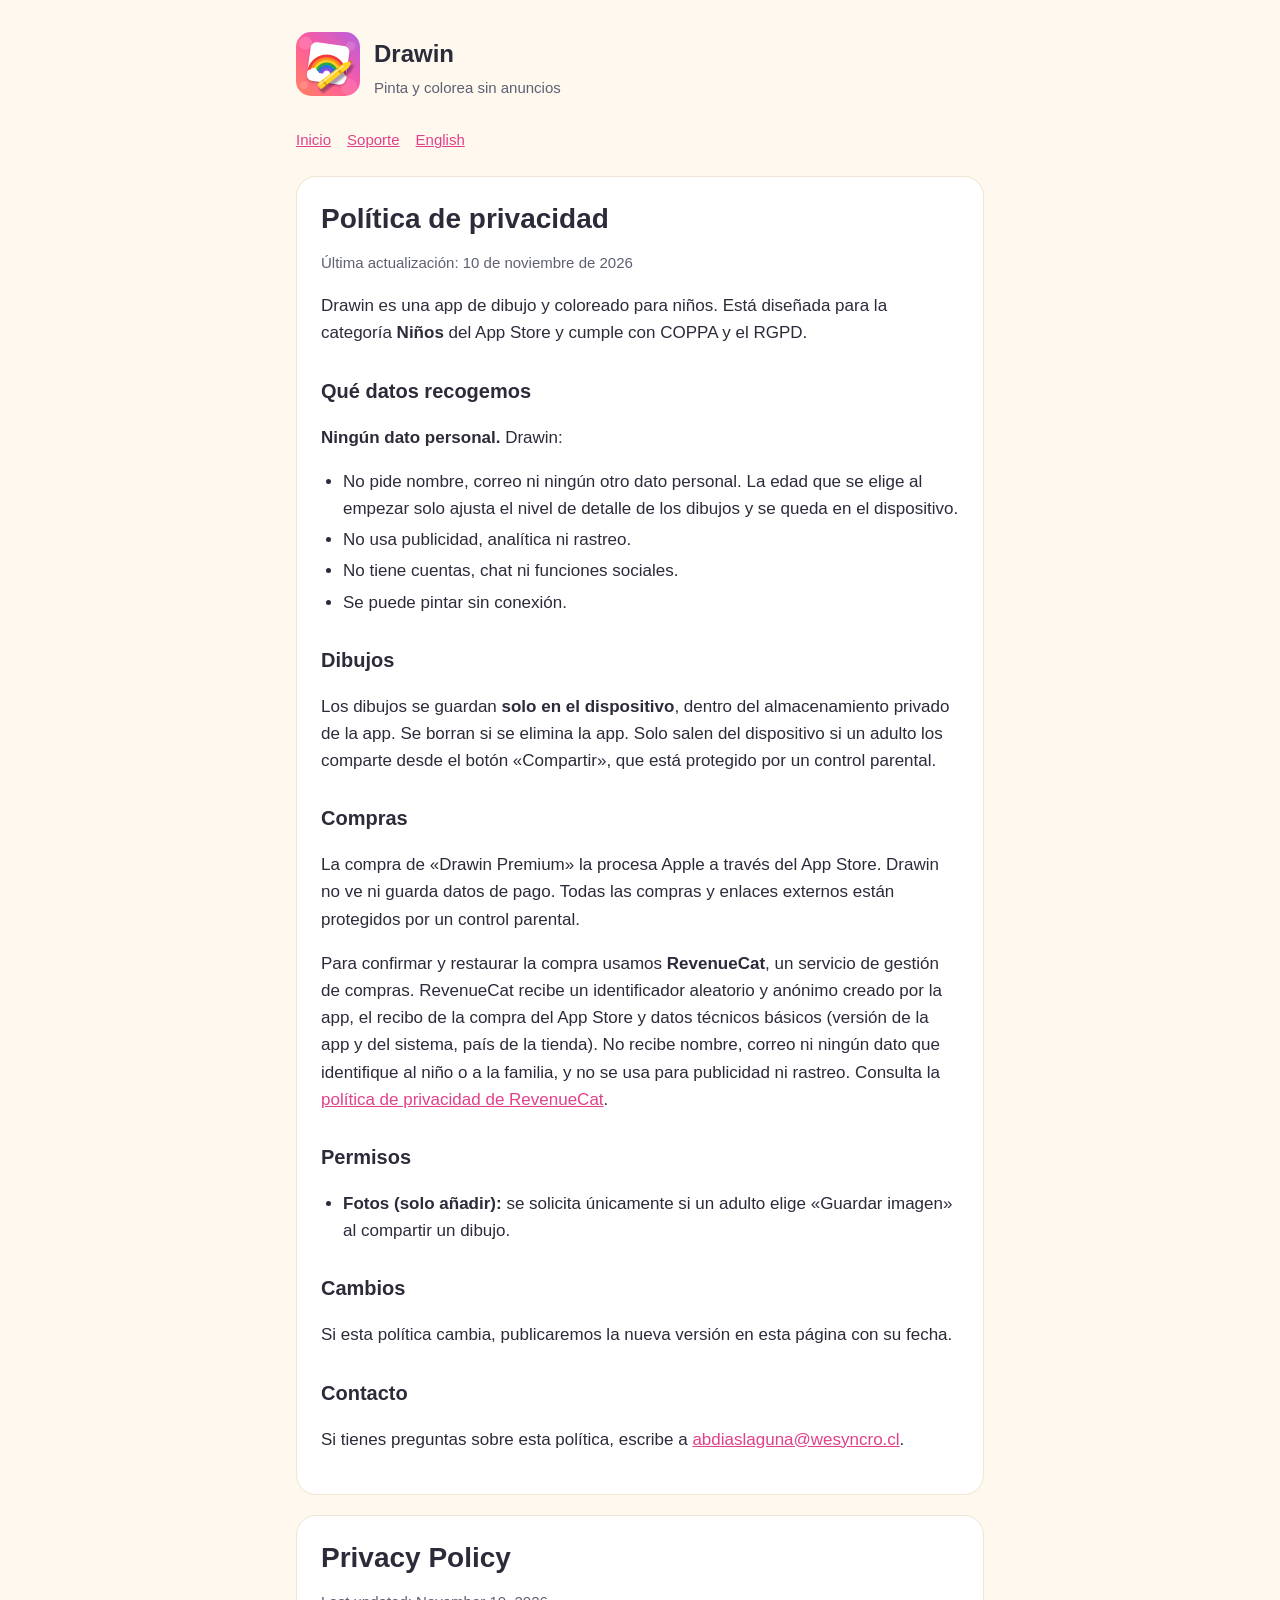
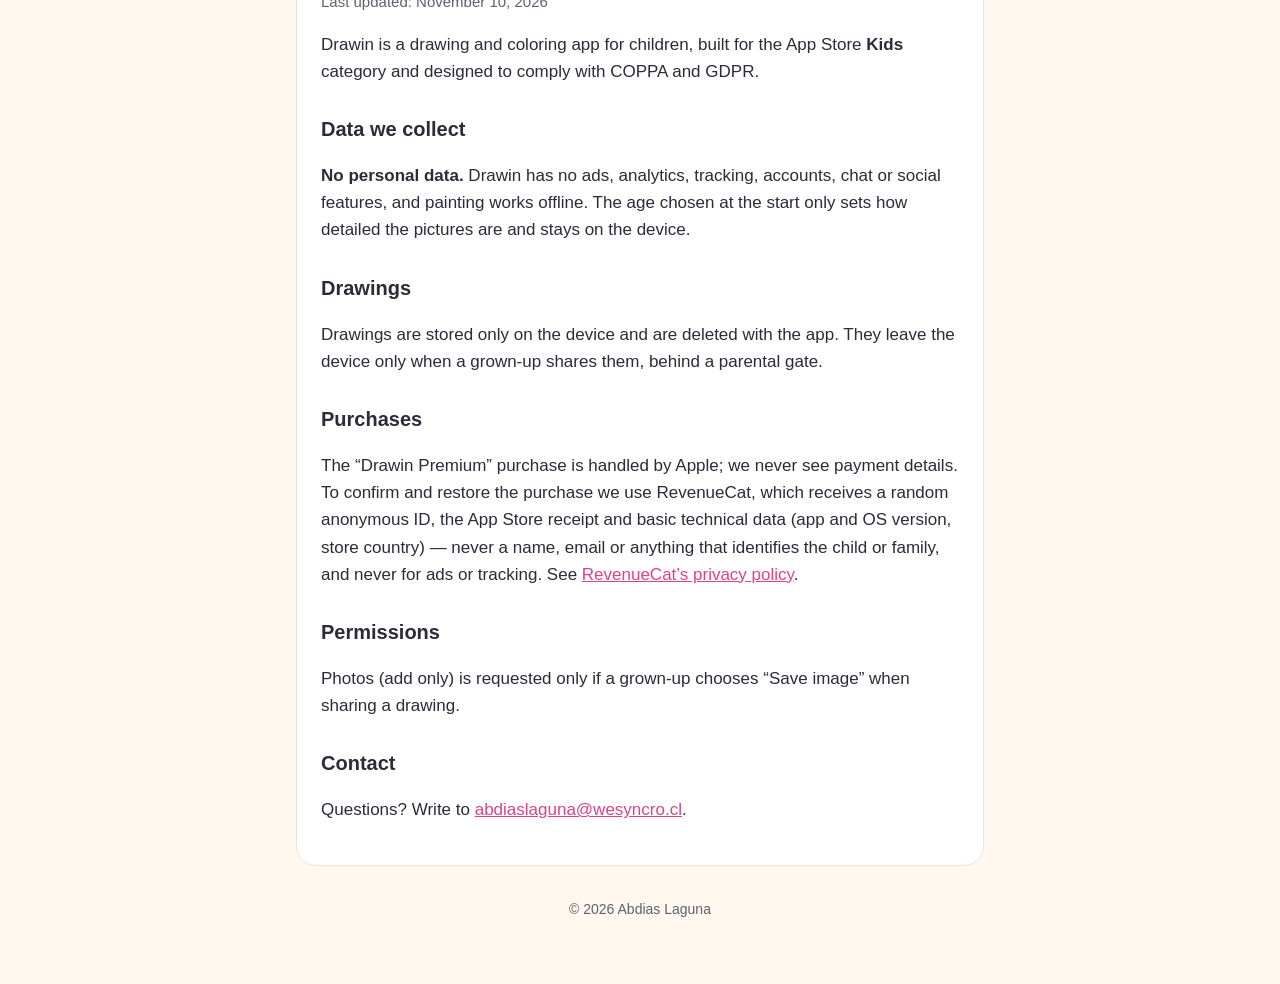
==== privacy.html @ 005d106d "Drawin privacy policy and support pages Co-Authored-By: Claude Opus 5.5 <noreply@anthropic.com>" ====
<!doctype html>
<html lang="es">
<head>
<meta charset="utf-8">
<meta name="viewport" content="width=device-width, initial-scale=1">
<title>Política de privacidad · Drawin</title>
<meta name="description" content="Política de privacidad de Drawin, la app de dibujo y coloreado para niños.">
<link rel="icon" href="icon.png">
<link rel="stylesheet" href="style.css">
</head>
<body>
<main>
  <header>
    <a href="./"><img src="icon.png" alt=""></a>
    <a href="./"><strong>Drawin</strong><span>Pinta y colorea sin anuncios</span></a>
  </header>
  <nav><a href="./">Inicio</a><a href="support.html">Soporte</a><a href="#english">English</a></nav>

  <div class="card">
    <h1>Política de privacidad</h1>
    <p class="muted">Última actualización: 10 de noviembre de 2026</p>
    <p>Drawin es una app de dibujo y coloreado para niños. Está diseñada para la categoría <strong>Niños</strong> del App Store y cumple con COPPA y el RGPD.</p>

    <h2>Qué datos recogemos</h2>
    <p><strong>Ningún dato personal.</strong> Drawin:</p>
    <ul>
      <li>No pide nombre, correo ni ningún otro dato personal. La edad que se elige al empezar solo ajusta el nivel de detalle de los dibujos y se queda en el dispositivo.</li>
      <li>No usa publicidad, analítica ni rastreo.</li>
      <li>No tiene cuentas, chat ni funciones sociales.</li>
      <li>Se puede pintar sin conexión.</li>
    </ul>

    <h2>Dibujos</h2>
    <p>Los dibujos se guardan <strong>solo en el dispositivo</strong>, dentro del almacenamiento privado de la app. Se borran si se elimina la app. Solo salen del dispositivo si un adulto los comparte desde el botón «Compartir», que está protegido por un control parental.</p>

    <h2>Compras</h2>
    <p>La compra de «Drawin Premium» la procesa Apple a través del App Store. Drawin no ve ni guarda datos de pago. Todas las compras y enlaces externos están protegidos por un control parental.</p>
    <p>Para confirmar y restaurar la compra usamos <strong>RevenueCat</strong>, un servicio de gestión de compras. RevenueCat recibe un identificador aleatorio y anónimo creado por la app, el recibo de la compra del App Store y datos técnicos básicos (versión de la app y del sistema, país de la tienda). No recibe nombre, correo ni ningún dato que identifique al niño o a la familia, y no se usa para publicidad ni rastreo. Consulta la <a href="https://www.revenuecat.com/privacy">política de privacidad de RevenueCat</a>.</p>

    <h2>Permisos</h2>
    <ul>
      <li><strong>Fotos (solo añadir):</strong> se solicita únicamente si un adulto elige «Guardar imagen» al compartir un dibujo.</li>
    </ul>

    <h2>Cambios</h2>
    <p>Si esta política cambia, publicaremos la nueva versión en esta página con su fecha.</p>

    <h2>Contacto</h2>
    <p>Si tienes preguntas sobre esta política, escribe a <a href="mailto:abdiaslaguna@wesyncro.cl">abdiaslaguna@wesyncro.cl</a>.</p>
  </div>

  <div class="card" id="english" lang="en">
    <h1>Privacy Policy</h1>
    <p class="muted">Last updated: November 10, 2026</p>
    <p>Drawin is a drawing and coloring app for children, built for the App Store <strong>Kids</strong> category and designed to comply with COPPA and GDPR.</p>
    <h2>Data we collect</h2>
    <p><strong>No personal data.</strong> Drawin has no ads, analytics, tracking, accounts, chat or social features, and painting works offline. The age chosen at the start only sets how detailed the pictures are and stays on the device.</p>
    <h2>Drawings</h2>
    <p>Drawings are stored only on the device and are deleted with the app. They leave the device only when a grown-up shares them, behind a parental gate.</p>
    <h2>Purchases</h2>
    <p>The “Drawin Premium” purchase is handled by Apple; we never see payment details. To confirm and restore the purchase we use RevenueCat, which receives a random anonymous ID, the App Store receipt and basic technical data (app and OS version, store country) — never a name, email or anything that identifies the child or family, and never for ads or tracking. See <a href="https://www.revenuecat.com/privacy">RevenueCat’s privacy policy</a>.</p>
    <h2>Permissions</h2>
    <p>Photos (add only) is requested only if a grown-up chooses “Save image” when sharing a drawing.</p>
    <h2>Contact</h2>
    <p>Questions? Write to <a href="mailto:abdiaslaguna@wesyncro.cl">abdiaslaguna@wesyncro.cl</a>.</p>
  </div>

  <footer>© 2026 Abdias Laguna</footer>
</main>
</body>
</html>
---- style.css ----
:root {
  --bg: #fff8ef;
  --card: #ffffff;
  --ink: #2b2b3a;
  --soft: #5d6072;
  --pink: #e0418a;
  --line: #f0e4d4;
}
@media (prefers-color-scheme: dark) {
  :root {
    --bg: #1d1c24;
    --card: #27262f;
    --ink: #f3f1ee;
    --soft: #b9b6c4;
    --pink: #ff79b4;
    --line: #3a3843;
  }
}
* { box-sizing: border-box; }
body {
  margin: 0;
  background: var(--bg);
  color: var(--ink);
  font: 17px/1.6 -apple-system, BlinkMacSystemFont, "Segoe UI", Roboto, Helvetica, Arial, sans-serif;
}
main { max-width: 720px; margin: 0 auto; padding: 32px 16px 64px; }
header { display: flex; align-items: center; gap: 14px; margin-bottom: 24px; }
header img { width: 64px; height: 64px; border-radius: 15px; }
header a { color: inherit; text-decoration: none; }
header strong { font-size: 24px; display: block; }
header span { color: var(--soft); font-size: 15px; }
nav { display: flex; gap: 16px; flex-wrap: wrap; margin-bottom: 24px; font-size: 15px; }
.card { background: var(--card); border: 1px solid var(--line); border-radius: 20px; padding: 24px; margin-bottom: 20px; }
h1 { font-size: 28px; line-height: 1.25; margin: 0 0 4px; }
h2 { font-size: 20px; margin: 28px 0 8px; }
.card > h2:first-child { margin-top: 0; }
.muted { color: var(--soft); font-size: 15px; }
a { color: var(--pink); }
ul { padding-left: 22px; }
li { margin: 4px 0; }
hr { border: 0; border-top: 1px solid var(--line); margin: 32px 0; }
footer { color: var(--soft); font-size: 14px; text-align: center; margin-top: 32px; }
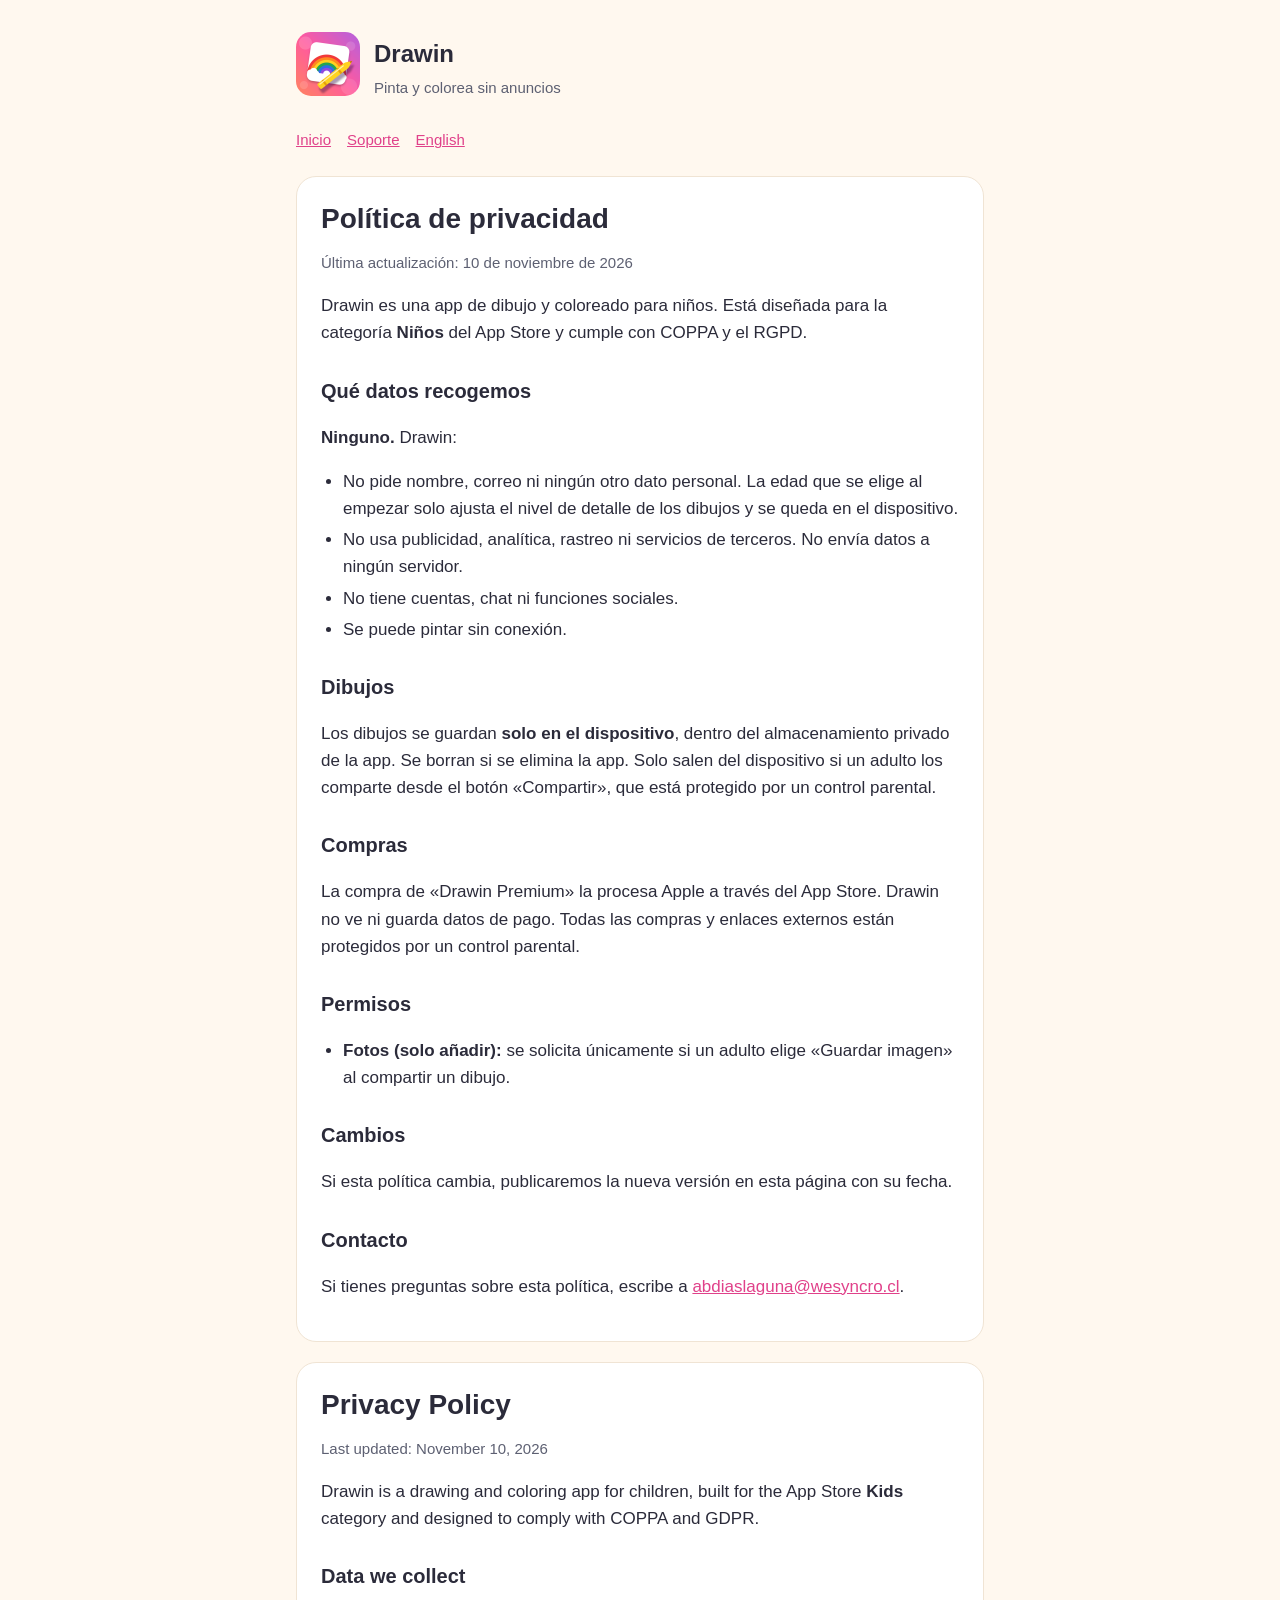
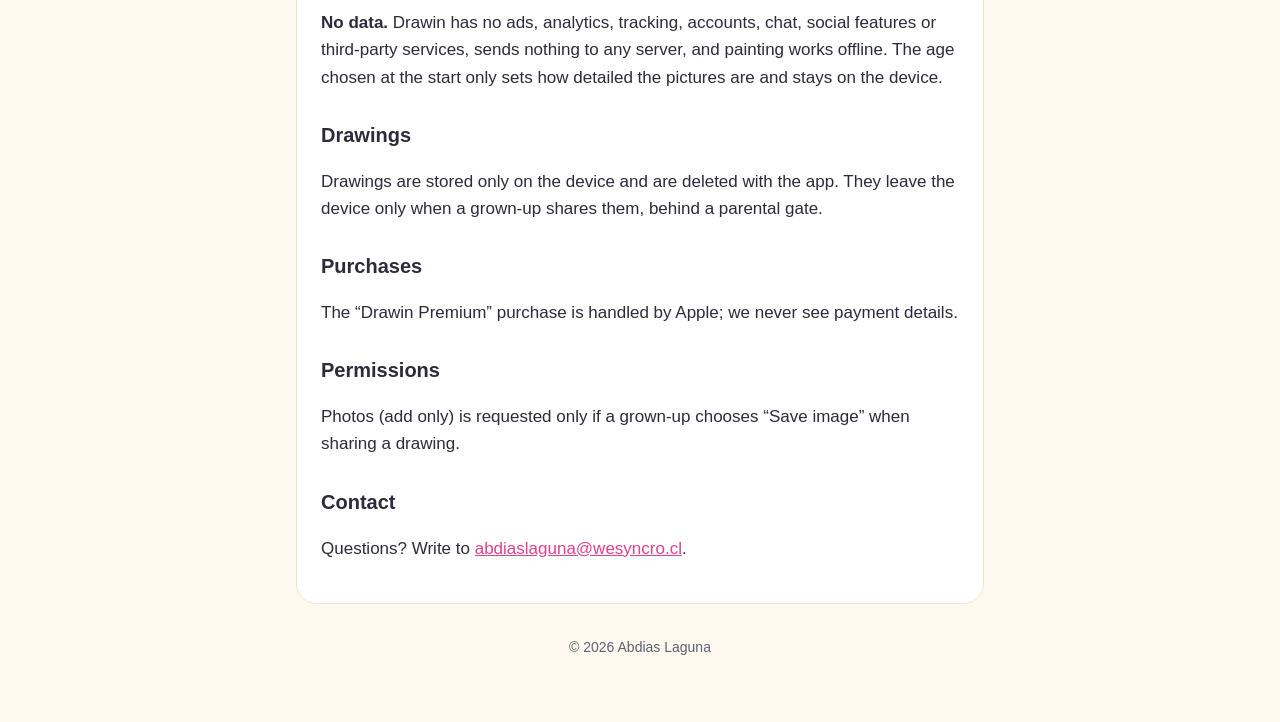
==== commit 5e28faa6: "Privacy: purchases go straight through Apple, no third-party services Co-Authored-By: Claude Opus 5." ====
--- a/privacy.html
+++ b/privacy.html
@@ -22,10 +22,10 @@
     <p>Drawin es una app de dibujo y coloreado para niños. Está diseñada para la categoría <strong>Niños</strong> del App Store y cumple con COPPA y el RGPD.</p>
 
     <h2>Qué datos recogemos</h2>
-    <p><strong>Ningún dato personal.</strong> Drawin:</p>
+    <p><strong>Ninguno.</strong> Drawin:</p>
     <ul>
       <li>No pide nombre, correo ni ningún otro dato personal. La edad que se elige al empezar solo ajusta el nivel de detalle de los dibujos y se queda en el dispositivo.</li>
-      <li>No usa publicidad, analítica ni rastreo.</li>
+      <li>No usa publicidad, analítica, rastreo ni servicios de terceros. No envía datos a ningún servidor.</li>
       <li>No tiene cuentas, chat ni funciones sociales.</li>
       <li>Se puede pintar sin conexión.</li>
     </ul>
@@ -35,7 +35,6 @@
 
     <h2>Compras</h2>
     <p>La compra de «Drawin Premium» la procesa Apple a través del App Store. Drawin no ve ni guarda datos de pago. Todas las compras y enlaces externos están protegidos por un control parental.</p>
-    <p>Para confirmar y restaurar la compra usamos <strong>RevenueCat</strong>, un servicio de gestión de compras. RevenueCat recibe un identificador aleatorio y anónimo creado por la app, el recibo de la compra del App Store y datos técnicos básicos (versión de la app y del sistema, país de la tienda). No recibe nombre, correo ni ningún dato que identifique al niño o a la familia, y no se usa para publicidad ni rastreo. Consulta la <a href="https://www.revenuecat.com/privacy">política de privacidad de RevenueCat</a>.</p>
 
     <h2>Permisos</h2>
     <ul>
@@ -54,11 +53,11 @@
     <p class="muted">Last updated: November 10, 2026</p>
     <p>Drawin is a drawing and coloring app for children, built for the App Store <strong>Kids</strong> category and designed to comply with COPPA and GDPR.</p>
     <h2>Data we collect</h2>
-    <p><strong>No personal data.</strong> Drawin has no ads, analytics, tracking, accounts, chat or social features, and painting works offline. The age chosen at the start only sets how detailed the pictures are and stays on the device.</p>
+    <p><strong>No data.</strong> Drawin has no ads, analytics, tracking, accounts, chat, social features or third-party services, sends nothing to any server, and painting works offline. The age chosen at the start only sets how detailed the pictures are and stays on the device.</p>
     <h2>Drawings</h2>
     <p>Drawings are stored only on the device and are deleted with the app. They leave the device only when a grown-up shares them, behind a parental gate.</p>
     <h2>Purchases</h2>
-    <p>The “Drawin Premium” purchase is handled by Apple; we never see payment details. To confirm and restore the purchase we use RevenueCat, which receives a random anonymous ID, the App Store receipt and basic technical data (app and OS version, store country) — never a name, email or anything that identifies the child or family, and never for ads or tracking. See <a href="https://www.revenuecat.com/privacy">RevenueCat’s privacy policy</a>.</p>
+    <p>The “Drawin Premium” purchase is handled by Apple; we never see payment details.</p>
     <h2>Permissions</h2>
     <p>Photos (add only) is requested only if a grown-up chooses “Save image” when sharing a drawing.</p>
     <h2>Contact</h2>
